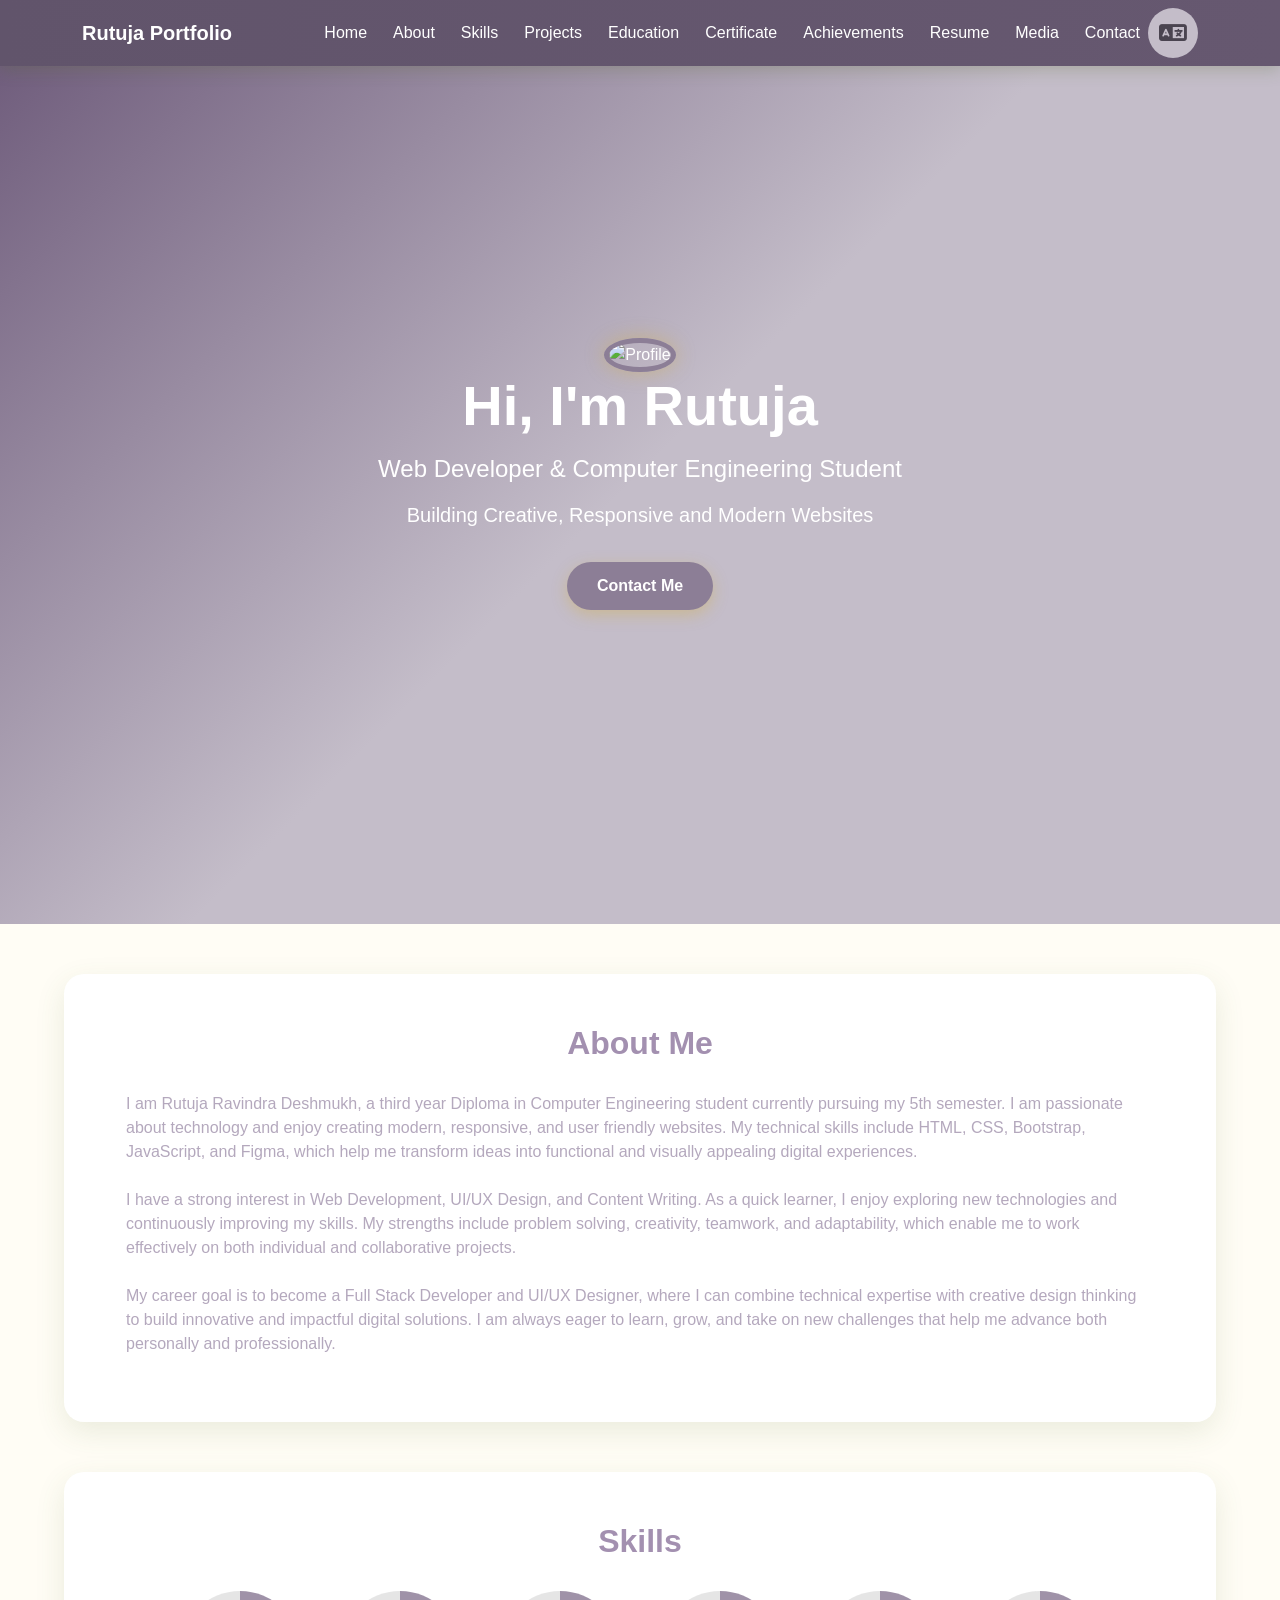
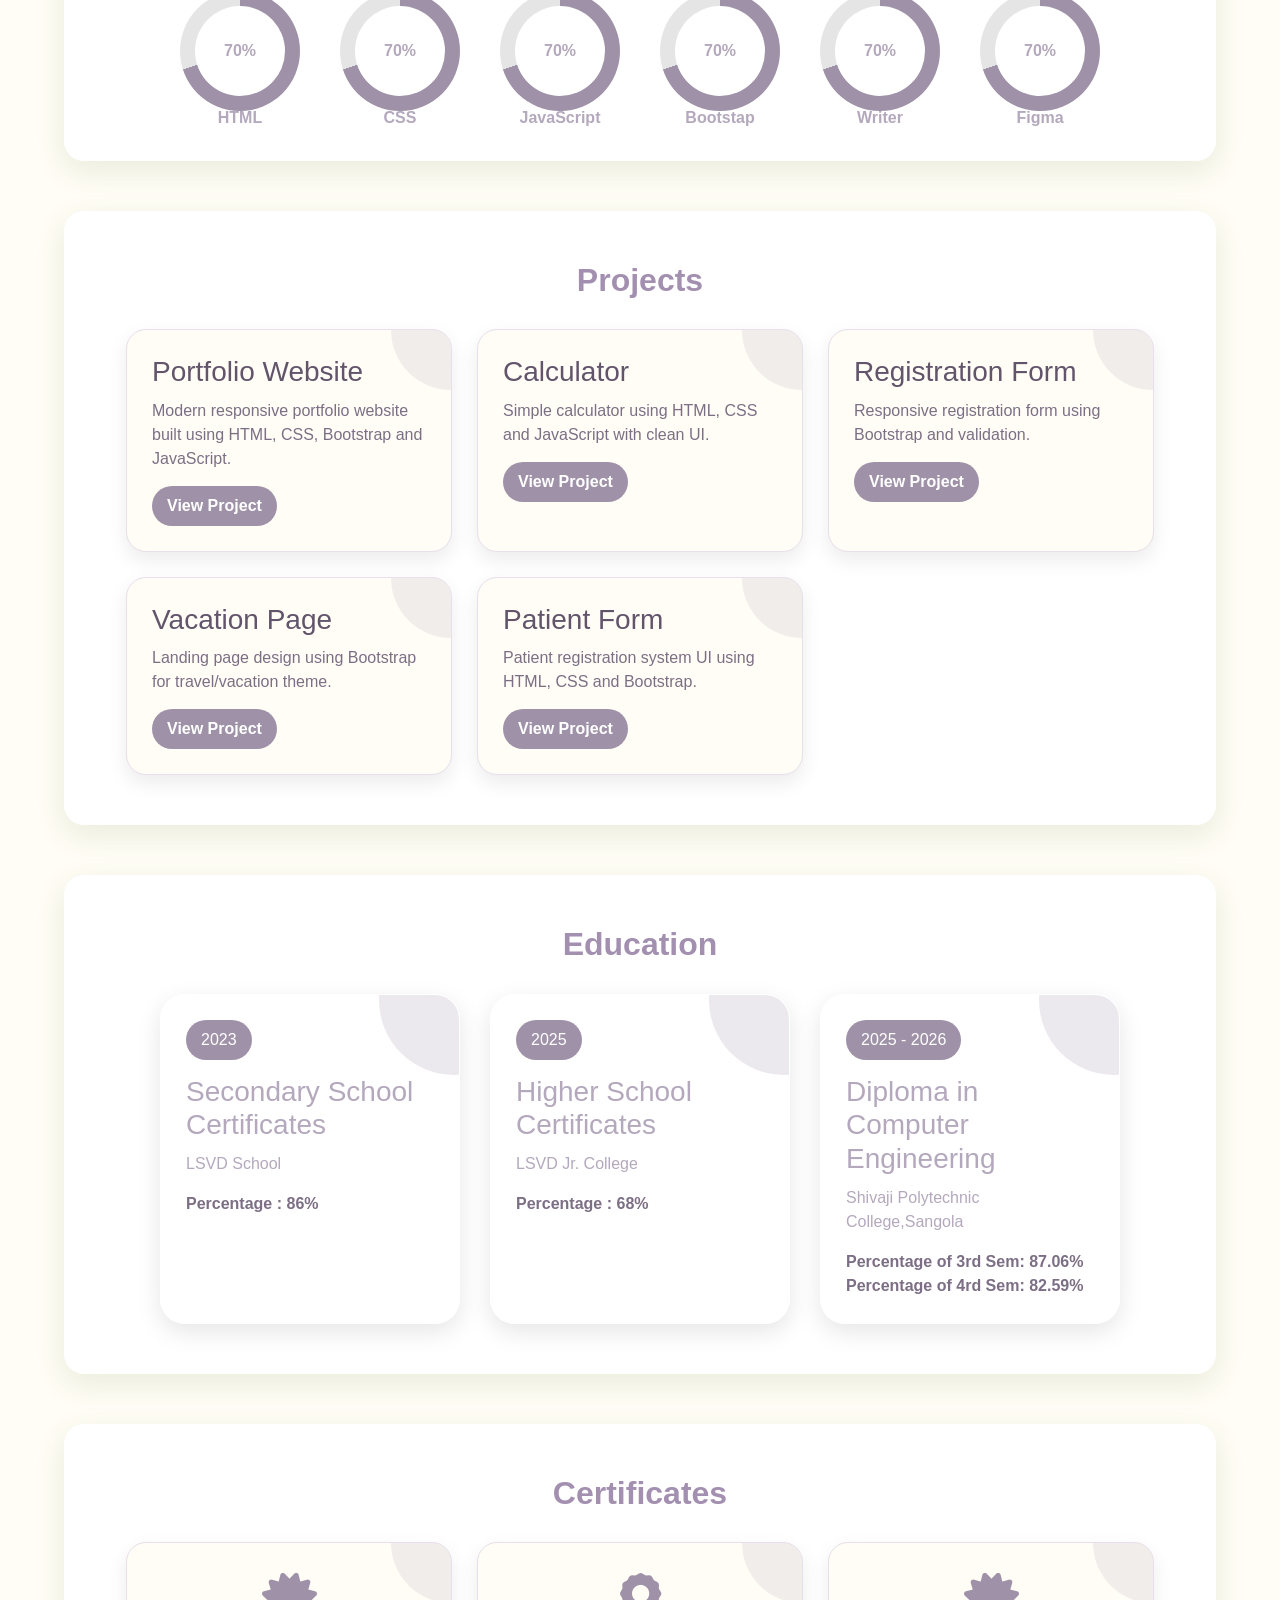
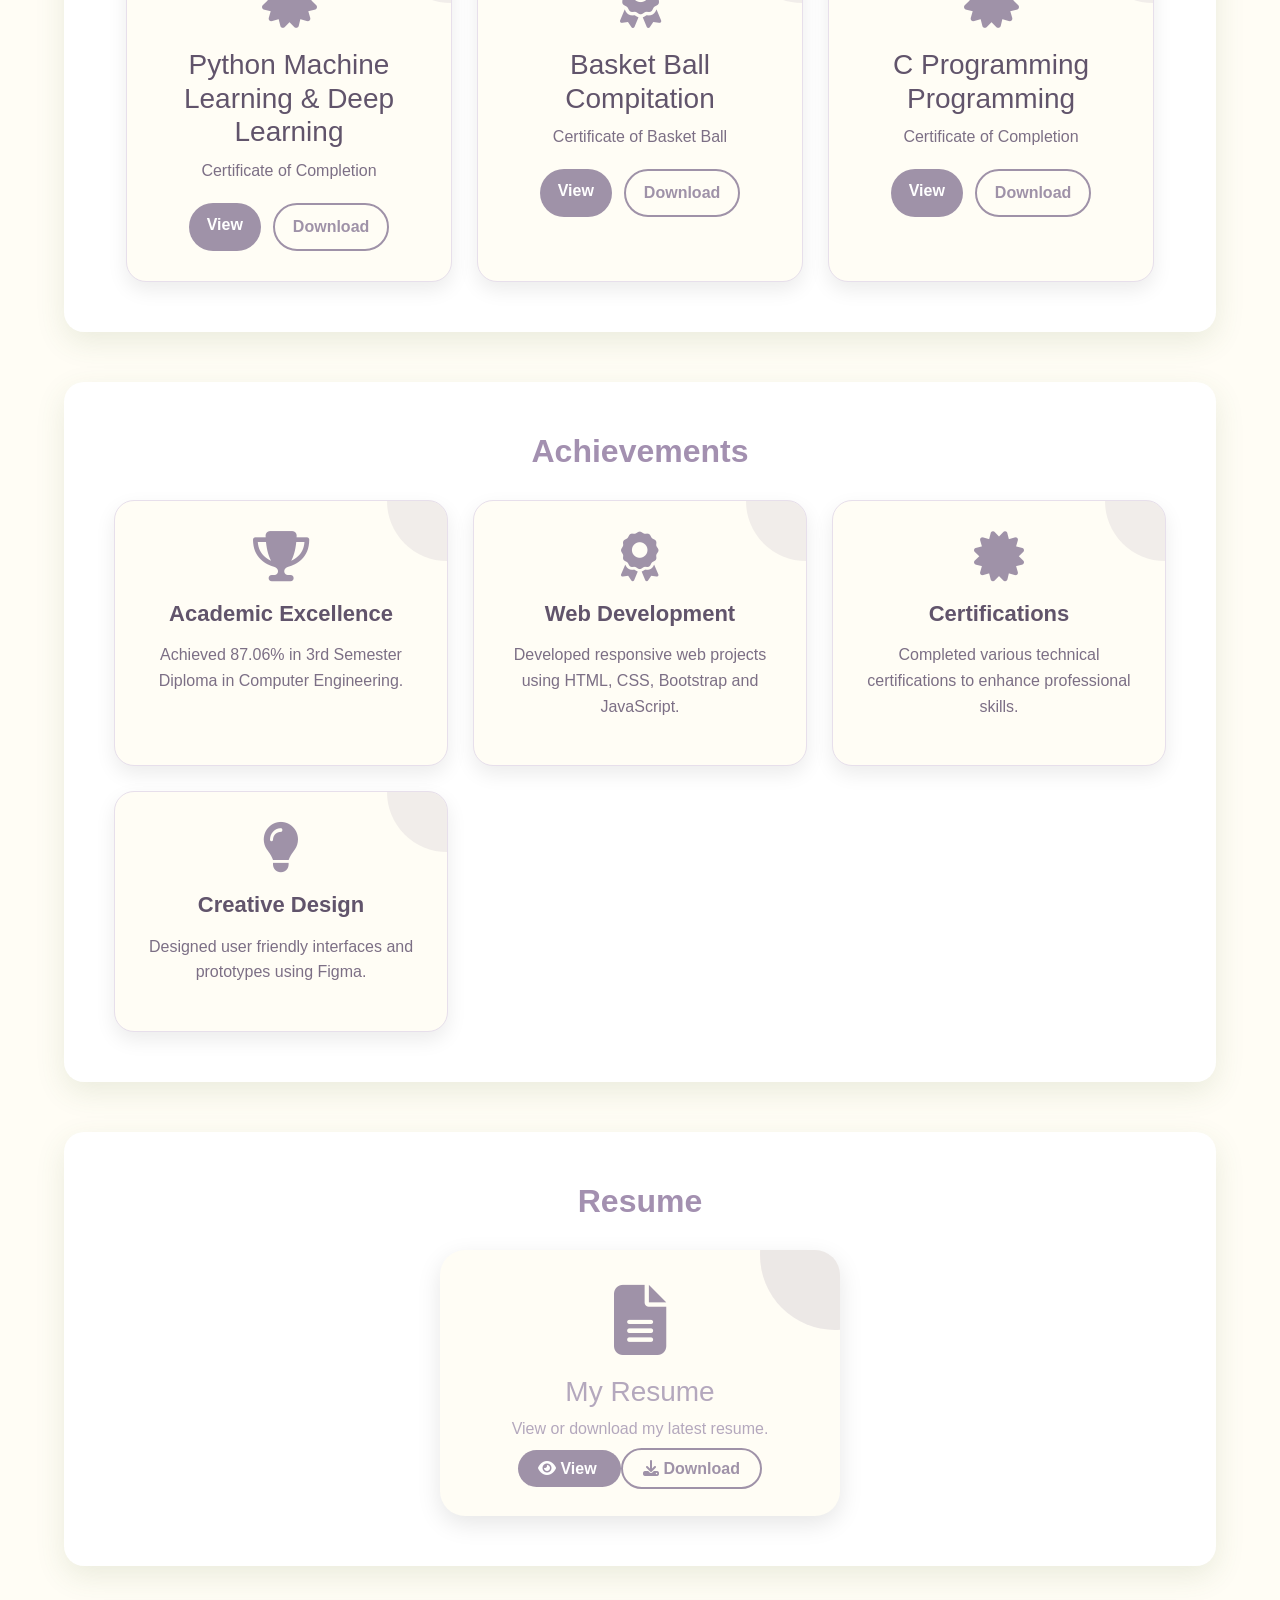
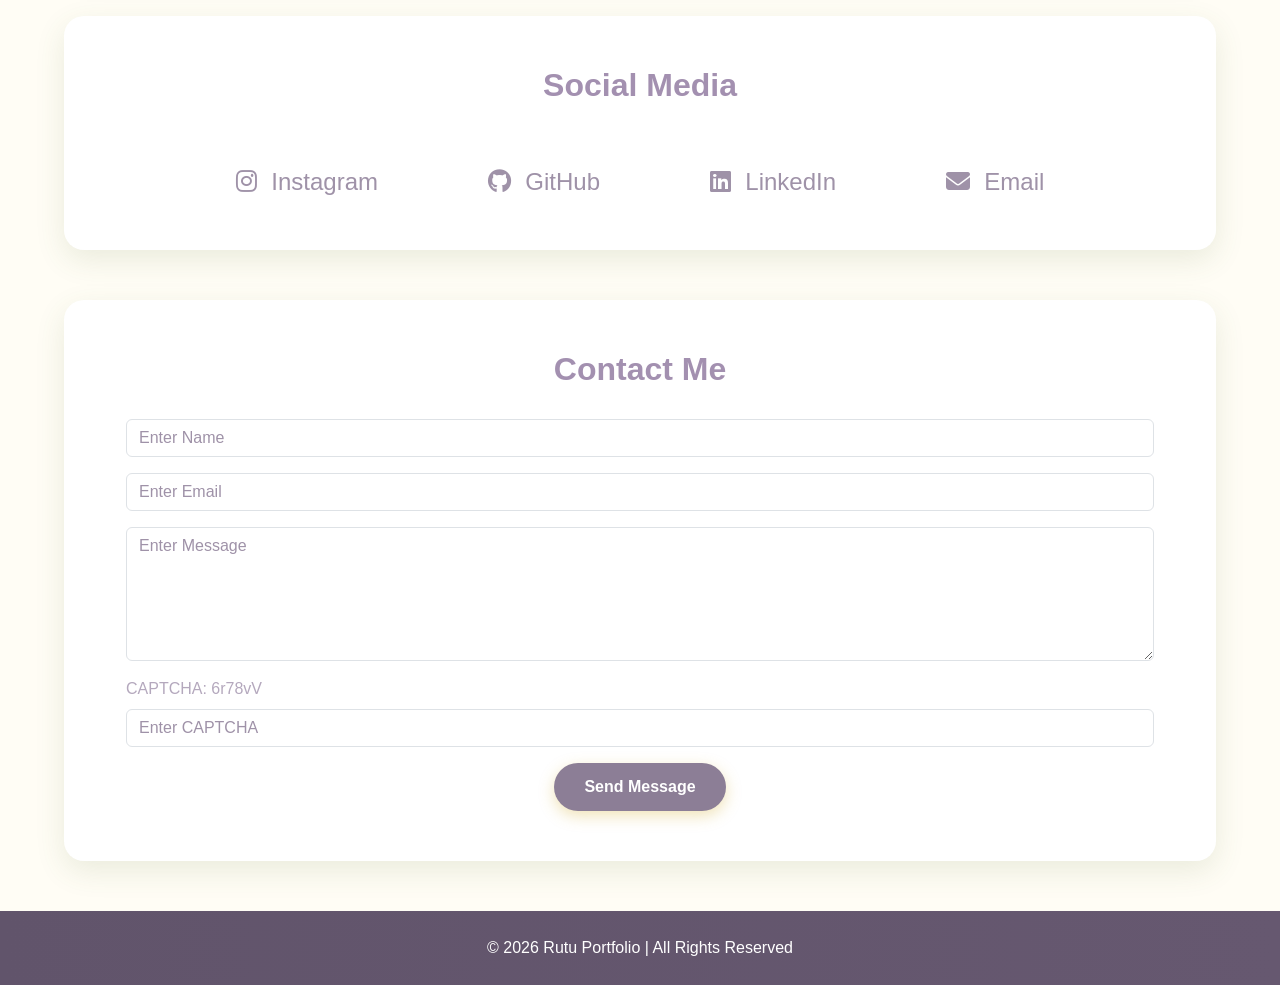
==== index.html @ cbf81882 "Add files via upload" ====
<!doctype html>
<html lang="en">

<head>
  <meta charset="UTF-8" />
  <meta name="viewport" content="width=device-width, initial-scale=1.0" />
  <title>Rutuja Portfolio</title>

  <link href="https://cdn.jsdelivr.net/npm/bootstrap@5.3.3/dist/css/bootstrap.min.css" rel="stylesheet" />
  <link rel="stylesheet" href="style.css" />

  <link rel="stylesheet" href="https://cdnjs.cloudflare.com/ajax/libs/font-awesome/6.7.2/css/all.min.css">

  <link rel="stylesheet" href="https://unpkg.com/aos@2.3.4/dist/aos.css">

  <link rel="stylesheet" href="https://cdn.jsdelivr.net/npm/bootstrap-icons@1.13.1/font/bootstrap-icons.min.css">

</head>

<body>


  <button id="topBtn" onclick="scrollToTop()">
    <i class="fa-solid fa-arrow-up"></i>
  </button>

  <button><a href="https://wa.me/9403248404" target="_blank" id="whatsappBtn">
      <i class="fa-brands fa-whatsapp"></i>
    </a></button>
  <script src="https://unpkg.com/aos@2.3.4/dist/aos.js"></script>

  <script>
    AOS.init({
      duration: 1000,
      once: true
    });
  </script>
  <nav class="navbar navbar-expand-lg navbar-dark fixed-top custom-nav">
    <div class="container">
      <a class="navbar-brand fw-bold" href="#"> Rutuja Portfolio </a>

      <button class="navbar-toggler" type="button" data-bs-toggle="collapse" data-bs-target="#menu">
        <span class="navbar-toggler-icon"></span>
      </button>

      <div class="collapse navbar-collapse" id="menu">
        <ul class="navbar-nav ms-auto">
          <li class="nav-item">
            <a class="nav-link" href="#home">Home</a>
          </li>

          <li class="nav-item">
            <a class="nav-link" href="#about">About</a>
          </li>

          <li class="nav-item">
            <a class="nav-link" href="#skills">Skills</a>
          </li>

          <li class="nav-item">
            <a class="nav-link" href="#projects">Projects</a>
          </li>

          <li class="nav-item">
            <a class="nav-link" href="#education">Education</a>
          </li>

          <li class="nav-item">
            <a class="nav-link" href="#certificate">Certificate</a>
          </li>

          <li class="nav-item">
            <a class="nav-link" href="#Achievements">Achievements</a>
          </li>

          <li class="nav-item">
            <a class="nav-link" href="#Resume">Resume</a>
          </li>

          <li class="nav-item">
            <a class="nav-link" href="#Media">Media</a>
          </li>

          <li class="nav-item">
            <a class="nav-link" href="#contact">Contact</a>
          </li>
        </ul>

        <div class="translate-dropdown">

          <button class="translate-btn">
            <i class="fa-solid fa-language"></i>
          </button>

          <div class="dropdown-content">
            <a href="#" onclick="changeLanguage('en')">English</a>
            <a href="#" onclick="changeLanguage('hi')">Hindi</a>
            <a href="#" onclick="changeLanguage('mr')">Marathi</a>
          </div>

        </div>

        <div id="google_translate_element"></div>

        <script>
          function googleTranslateElementInit() {
            new google.translate.TranslateElement(
              {
                pageLanguage: 'en',
                includedLanguages: 'en,hi,mr'
              },
              'google_translate_element'
            );
          }

          function changeLanguage(lang) {
            var select = document.querySelector(".goog-te-combo");

            if (select) {
              select.value = lang;
              select.dispatchEvent(new Event("change"));
            }
          }
        </script>

        <script src="//translate.google.com/translate_a/element.js?cb=googleTranslateElementInit"></script>
  </nav>

  <section id="home" class="hero-section" data-aos="fade-left">
    <div class="container text-center">
      <img src="image/Rutuja.png" class="profile-img image-fluid" alt="Profile" />

      <h1 class="display-4 fw-bold">Hi, I'm Rutuja</h1>

      <h4 class="mt-3">Web Developer & Computer Engineering Student</h4>

      <p class="lead mt-3">
        Building Creative, Responsive and Modern Websites
      </p>

      <a href="#contact" class="btn custom-btn mt-3"> Contact Me </a>
    </div>
  </section>

  <section id="about" class="section-card" data-aos="fade-left">
    <div class="container">
      <h2 class="section-title">About Me</h2>

      <p>
        I am Rutuja Ravindra Deshmukh, a third year Diploma in Computer Engineering student currently pursuing my 5th
        semester. I am passionate about technology and enjoy creating modern, responsive, and user friendly websites. My
        technical skills include HTML, CSS, Bootstrap, JavaScript, and Figma, which help me transform ideas into
        functional and visually appealing digital experiences.

        <br>
        <br>
        I have a strong interest in Web Development, UI/UX Design, and Content Writing. As a quick learner, I enjoy
        exploring new technologies and continuously improving my skills. My strengths include problem solving,
        creativity, teamwork, and adaptability, which enable me to work effectively on both individual and collaborative
        projects.
        <br>
        <br>
        My career goal is to become a Full Stack Developer and UI/UX Designer, where I can combine technical expertise
        with creative design thinking to build innovative and impactful digital solutions. I am always eager to learn,
        grow, and take on new challenges that help me advance both personally and professionally.
      </p>
    </div>
  </section>

  <section id="skills" class="section-card" data-aos="fade-left">
    <div class="container">
      <h2 class="section-title">Skills</h2>

      <div class="skills">

        <div class="circle html">
          <span>0%</span>
          <p>HTML</p>
        </div>

        <div class="circle css">
          <span>0%</span>
          <p>CSS</p>
        </div>

        <div class="circle js">
          <span>0%</span>
          <p>JavaScript</p>
        </div>

        <div class="circle bootstrap">
          <span>0%</span>
          <p>Bootstap</p>
        </div>

        <div class="circle writer">
          <span>0%</span>
          <p>Writer</p>
        </div>

        <div class="circle figma">
          <span>0%</span>
          <p>Figma</p>
        </div>

      </div>
    </div>
    </div>
  </section>

  <section id="projects" class="section-card" data-aos="fade-left">
    <div class="container">
      <h2 class="section-title">Projects</h2>

      <div class="project-container">

        <div class="project-card">
          <h3>Portfolio Website</h3>
          <p>Modern responsive portfolio website built using HTML, CSS, Bootstrap and JavaScript.</p>
          <a href="index.html" target="_blank">View Project</a>
        </div>

        <div class="project-card">
          <h3>Calculator</h3>
          <p>Simple calculator using HTML, CSS and JavaScript with clean UI.</p>
          <a href="Calculator.html" target="_blank">View Project</a>
        </div>

        <div class="project-card">
          <h3>Registration Form</h3>
          <p>Responsive registration form using Bootstrap and validation.</p>
          <a href="Registration.html" target="_blank">View Project</a>
        </div>

        <div class="project-card">
          <h3>Vacation Page</h3>
          <p>Landing page design using Bootstrap for travel/vacation theme.</p>
          <a href="Vacation.html" target="_blank">View Project</a>
        </div>

        <div class="project-card">
          <h3>Patient Form</h3>
          <p>Patient registration system UI using HTML, CSS and Bootstrap.</p>
          <a href="Patient.html" target="_blank">View Project</a>
        </div>

      </div>

    </div>
  </section>

  <section id="education" class="section-card" data-aos="fade-left">
    <div class="container">
      <h2 class="section-title">Education</h2>

      <div class="education-container">

        <div class="edu-card">
          <div class="year">2023</div>
          <h3>Secondary School Certificates</h3>
          <p>LSVD School</p>
          <span>Percentage : 86%</span>
        </div>

        <div class="edu-card">
          <div class="year">2025</div>
          <h3>Higher School Certificates</h3>
          <p>LSVD Jr. College</p>
          <span>Percentage : 68%</span>
        </div>


        <div class="edu-card">
          <div class="year">2025 - 2026</div>
          <h3>Diploma in Computer Engineering</h3>
          <p>Shivaji Polytechnic College,Sangola</p>
          <span>Percentage of 3rd Sem: 87.06%</span>
          <span>Percentage of 4rd Sem: 82.59%</span>
        </div>
      </div>
    </div>
  </section>

  <section id="certificate" class="section-card" data-aos="fade-left">
    <div class="container">
      <h2 class="section-title">Certificates</h2>

      <div class="certificate-container">

        <div class="certificate-card">
          <i class="fa-solid fa-certificate"></i>
          <h3>Python Machine Learning & Deep Learning</h3>
          <p>Certificate of Completion</p>

          <div class="certificate-buttons">
            <a href="Certi (2).jpg" target="_blank">View</a>
            <a href="Certi (2).jpg" download>Download</a>
          </div>
        </div>

        <div class="certificate-card">
          <i class="fa-solid fa-award"></i>
          <h3>Basket Ball Compitation</h3>
          <p>Certificate of Basket Ball</p>

          <div class="certificate-buttons">
            <a href="certi3.jpg" target="_blank">View</a>
            <a href="certi3.jpg" download>Download</a>
          </div>
        </div>

        <div class="certificate-card">
          <i class="fa-solid fa-certificate"></i>
          <h3>C Programming Programming</h3>
          <p>Certificate of Completion</p>

          <div class="certificate-buttons">
            <a href="certi5.jpg" target="_blank">View</a>
            <a href="certi5.jpg" download>Download</a>
          </div>
        </div>


      </div>
    </div>
  </section>

  <section id="Achievements" class="section-card" data-aos="fade-left">
    <h2 class="section-title">Achievements</h2>
    <div class="achievement-container">

      <div class="achievement-card">
        <i class="fa-solid fa-trophy"></i>
        <h3>Academic Excellence</h3>
        <p>Achieved 87.06% in 3rd Semester Diploma in Computer Engineering.</p>
      </div>

      <div class="achievement-card">
        <i class="fa-solid fa-award"></i>
        <h3>Web Development</h3>
        <p>Developed responsive web projects using HTML, CSS, Bootstrap and JavaScript.</p>
      </div>

      <div class="achievement-card">
        <i class="fa-solid fa-certificate"></i>
        <h3>Certifications</h3>
        <p>Completed various technical certifications to enhance professional skills.</p>
      </div>

      <div class="achievement-card">
        <i class="fa-solid fa-lightbulb"></i>
        <h3>Creative Design</h3>
        <p>Designed user friendly interfaces and prototypes using Figma.</p>
      </div>

    </div>
  </section>

  <section id="Resume" class="section-card" data-aos="fade-left">
    <div class="container">
      <h2 class="section-title">Resume</h2>

      <div class="resume-container">
        <div class="resume-card">

          <i class="fa-solid fa-file-lines resume-icon"></i>

          <h3>My Resume</h3>

          <p>View or download my latest resume.</p>

          <div class="resume-buttons">
            <a href="Task/Resume.html" target="_blank">
              <i class="fa-solid fa-eye"></i> View
            </a>

            <a href="Task/Resume.html" download>
              <i class="fa-solid fa-download"></i> Download
            </a>
          </div>

        </div>
      </div>
    </div>
  </section>

  <section id="Media" class="section-card" data-aos="fade-left">
    <div class="container">
      <h2 class="section-title">Social Media</h2>
      <div class="row">
        <div class="col-lg-12">
          <div class="social-icons ">
            <a href="https://www.instagram.com/rutuja_2668/" target="_blank" class="a social-link social-link:hover ">
              <i class="fa-brands fa-instagram social-link social-link:hover social-link i"></i> Instagram
            </a>

            <a href="https://github.com/rutuja-2668" target="_blank" class="a social-link social-link:hover">
              <i class="fa-brands fa-github social-link social-link:hover social-link i"></i> GitHub
            </a>

            <a href="https://linkedin.com/in/Rutuja Deshmukh" target="_blank" class="a social-link social-link:hover">
              <i class="fa-brands fa-linkedin social-link social-link:hover social-link i"></i> LinkedIn
            </a>

            <a href="https://mail.google.com/mail/?view=cm&fs=1&to=rutujadeshmukh2668@gmail.com" target="_blank"
              class="a social-link">
              <i class="fa-solid fa-envelope"></i> Email
            </a>
          </div>
  </section>

  <section id="contact" class="section-card" data-aos="fade-left">
    <div class="container">
      <h2 class="section-title">Contact Me</h2>


      <form id="contactForm">
        <input type="text" id="name" class="form-control mb-3" placeholder="Enter Name" />

        <input type="email" id="email" class="form-control mb-3" placeholder="Enter Email" />

        <textarea rows="5" id="message" class="form-control mb-3" placeholder="Enter Message"></textarea>

        <div class="mb-3">
          <label id="captchaText" class="form-label"></label>

          <input type="text" id="captchaInput" class="form-control" placeholder="Enter CAPTCHA" />
          <div id="captchaMessage" class="mt-2"></div>
        </div>

        <div class="text-center">
          <button type="submit" class="btn custom-btn ">
            Send Message
          </button>
        </div>
      </form>
    </div>
  </section>

  <footer>© 2026 Rutu Portfolio | All Rights Reserved</footer>

  <script src="https://cdn.jsdelivr.net/npm/bootstrap@5.3.3/dist/js/bootstrap.bundle.min.js"></script>
  <script src="script.js"></script>
</body>

</html>
---- style.css ----
* {
  margin: 0;
  padding: 0;
  box-sizing: border-box;
  font-family: "Segoe UI", sans-serif;
}

html {
  scroll-behavior: smooth;
}

body {
  background: #fffdf5;
  color: #b4a8bd;
}

/* Navbar */

.custom-nav {
  background: linear-gradient(to right, #61546b, #665870);

  border: none;

  box-shadow: 0 4px 15px rgba(85, 107, 47, 0.25);
}

.nav-link {
  color: white !important;
  margin-left: 10px;
  transition: 0.3s;
}

.nav-link:hover {
  color: #8c7e96 !important;
}

#google_translate_element {
  display: none;
}

.translate-dropdown {
  position: relative;
  display: inline-block;
}

.translate-btn {
  background: #c4bdc9;
  color: #4a4450;
  border: none;
  width: 50px;
  height: 50px;
  border-radius: 50%;
  font-size: 22px;
  cursor: pointer;
  transition: 0.3s;
}

.translate-btn:hover {
  transform: scale(1.1);
}

.dropdown-content {
  display: none;
  position: absolute;
  right: 0;
  top: 60px;
  min-width: 140px;
  background: white;
  border-radius: 12px;
  box-shadow: 0 5px 15px rgba(0, 0, 0, 0.15);
  overflow: hidden;
  z-index: 999;
}

.dropdown-content a {
  display: block;
  padding: 12px;
  text-decoration: none;
  color: #61546b;
  transition: 0.3s;
}

.dropdown-content a:hover {
  background: #afa5b7;
}

.translate-dropdown:hover .dropdown-content {
  display: block;
}
/* Hero Section */

.hero-section {
  min-height: 100vh;

  display: flex;
  justify-content: center;
  align-items: center;

  color: white;

  background: linear-gradient(135deg, #6d5a7a, #c4bdc9, #c4bdc9);
}

.profile-img {
  width: 180px;
  height: 180px;
  border-radius: 50%;
  border: 5px solid #8c7e96;
  object-fit: cover;

  box-shadow: 0 0 20px rgba(212, 175, 55, 0.4);
}

.custom-btn {
  background: #8c7e96;
  color: white;

  border: none;

  padding: 12px 30px;

  border-radius: 30px;

  font-weight: 600;

  box-shadow: 0 5px 15px rgba(212, 175, 55, 0.35);

  transition: 0.4s;
}

.custom-btn:hover {
  background: #c4bdc9;
  color: white;

  transform: translateY(-3px);
}

/* Sections */

.section-card {
  background: white;

  margin: 50px auto;

  width: 90%;

  padding: 50px;

  border-radius: 20px;

  box-shadow: 0px 10px 30px rgba(85, 107, 47, 0.12);

  transition: 0.4s;

  scroll-margin-top: 100px;
}

.section-card:hover {
  transform: translateY(-5px);

  box-shadow: 0px 15px 40px rgba(85, 107, 47, 0.22);
}

.section-title {
  text-align: center;

  color: #a390b0;

  margin-bottom: 30px;

  font-weight: bold;
}

/* Skills */

.skill-box {
  background: linear-gradient(135deg, #9888a3, #c4bdc9);

  color: white;

  text-align: center;

  padding: 30px;

  border-radius: 15px;

  font-weight: bold;

  box-shadow: 0 8px 20px rgba(85, 107, 47, 0.25);

  transition: 0.4s;
}

.skill-box:hover {
  transform: scale(1.05);
}

/* Projects */

.project-container {
  display: grid;
  grid-template-columns: repeat(auto-fit, minmax(250px, 1fr));
  gap: 25px;
  margin-top: 30px;
}

.project-card {
  background: #fffdf5;
  padding: 25px;
  border-radius: 20px;
  border: 1px solid #e7dfeb;
  box-shadow: 0 8px 20px rgba(0, 0, 0, 0.08);
  transition: 0.4s;
  position: relative;
  overflow: hidden;
}

.project-card::before {
  content: "";
  position: absolute;
  width: 120px;
  height: 120px;
  background: #9f92a8;
  border-radius: 50%;
  top: -60px;
  right: -60px;
  opacity: 0.15;
}

.project-card:hover {
  transform: translateY(-10px);
  box-shadow: 0 15px 35px rgba(159, 146, 168, 0.3);
}

.project-card h3 {
  color: #61546b;
  margin-bottom: 10px;
}

.project-card p {
  color: #7c6f85;
  margin-bottom: 15px;
  line-height: 1.5;
}

.project-card a {
  display: inline-block;
  text-decoration: none;
  padding: 8px 15px;
  border-radius: 25px;
  background: #9f92a8;
  color: white;
  font-weight: 600;
  transition: 0.3s;
}

.project-card a:hover {
  background: #7c6f85;
  transform: scale(1.05);
}

/* Footer */

footer {
  background: linear-gradient(to right, #61546b, #665870);

  color: white;

  text-align: center;

  padding: 25px;
}

.resume-container {
  display: flex;
  justify-content: center;
}

.resume-card {
  width: 400px;
  text-align: center;
  background: #fffdf5;
  padding: 35px;
  border-radius: 25px;
  border: #e7dfeb(255, 255, 255, 0.4);
  box-shadow: 0 8px 25px rgba(0, 0, 0, 0.1);
  transition: 0.4s;
  position: relative;
  overflow: hidden;
}

.resume-card::before {
  content: "";
  position: absolute;
  width: 150px;
  height: 150px;
  background: #9f92a8;
  border-radius: 50%;
  top: -70px;
  right: -70px;
  opacity: 0.2;
}

.resume-card:hover {
  transform: translateY(-10px) scale(1.03);
}

.resume-icon {
  font-size: 70px;
  color: #9f92a8;
  margin-bottom: 20px;
  position: relative;
  z-index: 1;
}

.resume-card h3,
.resume-card p,
.resume-buttons {
  position: relative;
  z-index: 1;
}

.resume-buttons a {
  text-decoration: none;
  padding: 10px 20px;
  border-radius: 30px;
  font-weight: 600;
  transition: 0.3s;
}

.resume-buttons a:first-child {
  background: #9f92a8;
  color: white;
}

.resume-buttons a:last-child {
  border: 2px solid #9f92a8;
  color: #9f92a8;
}

.resume-buttons a:hover {
  transform: scale(1.05);
}

.skills {
  display: flex;
  justify-content: center;
  gap: 40px;
  flex-wrap: wrap;
}

.circle {
  width: 120px;
  height: 120px;
  border-radius: 50%;
  display: flex;
  justify-content: center;
  align-items: center;
  position: relative;
  font-weight: bold;
  background: conic-gradient(#9f92a8 0deg, #e5e5e5 0deg);
}

.circle::before {
  content: "";
  position: absolute;
  width: 90px;
  height: 90px;
  background: white;
  border-radius: 50%;
}

.circle span {
  position: relative;
  z-index: 1;
}

.circle p {
  position: absolute;
  bottom: -35px;
  font-size: 16px;
}

/* Progress Values */
.html {
  background: conic-gradient(#9f92a8 340deg, #e5e5e5 0deg);
}

.css {
  background: conic-gradient(#9f92a8 340deg, #e5e5e5 0deg);
}

.js {
  background: conic-gradient(#9f92a8 309deg, #e5e5e5 0deg);
}

.bootstrap {
  background: conic-gradient(#9f92a8 324deg, #e5e5e5 0deg);
}

.writer {
  background: conic-gradient(#9f92a8 349deg, #e5e5e5 0deg);
}

.figma {
  background: conic-gradient(#9f92a8 340deg, #e5e5e5 0deg);
}

.a {
  color: #9f92a8;
  text-decoration: none;
}

.edu-heading {
  text-align: center;
  font-size: 35px;
  margin-bottom: 40px;
}

.education-container {
  display: flex;
  justify-content: center;
  gap: 30px;
  flex-wrap: wrap;
}

.edu-card {
  width: 300px;
  padding: 25px;
  border-radius: 25px;
  background: rgba(255, 255, 255, 0.25);
  backdrop-filter: blur(15px);
  border: 1px solid rgba(255, 255, 255, 0.4);
  box-shadow: 0 8px 25px rgba(0, 0, 0, 0.1);
  transition: 0.4s;
  position: relative;
  overflow: hidden;
}

.edu-card::before {
  content: "";
  position: absolute;
  width: 150px;
  height: 150px;
  background: #9f92a8;
  border-radius: 50%;
  top: -70px;
  right: -70px;
  opacity: 0.2;
}

.edu-card:hover {
  transform: translateY(-10px) scale(1.03);
}

.year {
  display: inline-block;
  padding: 8px 15px;
  background: #9f92a8;
  color: white;
  border-radius: 20px;
  margin-bottom: 15px;
}

.edu-card h3 {
  margin-bottom: 10px;
}

.edu-card span {
  font-weight: bold;
  color: #7c6f85;
}

/* Certificate Section */

.certificate-container {
  display: grid;
  grid-template-columns: repeat(auto-fit, minmax(280px, 1fr));
  gap: 25px;
}

.certificate-card {
  background: #fffdf5;
  padding: 30px;
  border-radius: 20px;
  text-align: center;
  border: 1px solid #e7dfeb;
  box-shadow: 0 8px 20px rgba(0, 0, 0, 0.08);
  transition: 0.4s;
  position: relative;
  overflow: hidden;
}

.certificate-card::before {
  content: "";
  position: absolute;
  width: 120px;
  height: 120px;
  background: #9f92a8;
  border-radius: 50%;
  top: -60px;
  right: -60px;
  opacity: 0.15;
}

.certificate-card:hover {
  transform: translateY(-10px);
  box-shadow: 0 15px 35px rgba(159, 146, 168, 0.3);
}

.certificate-card i {
  font-size: 55px;
  color: #9f92a8;
  margin-bottom: 20px;
}

.certificate-card h3 {
  color: #61546b;
  margin-bottom: 10px;
}

.certificate-card p {
  color: #7c6f85;
  margin-bottom: 20px;
}

.certificate-buttons {
  display: flex;
  justify-content: center;
  gap: 12px;
}

.certificate-buttons a {
  text-decoration: none;
  padding: 10px 18px;
  border-radius: 30px;
  font-weight: 600;
  transition: 0.3s;
}

.certificate-buttons a:first-child {
  background: #9f92a8;
  color: white;
}

.certificate-buttons a:last-child {
  border: 2px solid #9f92a8;
  color: #9f92a8;
}

.certificate-buttons a:hover {
  transform: scale(1.05);
}

/* Achievement Section */

.achievement-container {
  display: grid;
  grid-template-columns: repeat(auto-fit, minmax(250px, 1fr));
  gap: 25px;
  margin-top: 30px;
}

.achievement-card {
  background: #fffdf5;
  padding: 30px;
  border-radius: 20px;
  text-align: center;
  border: 1px solid #e7dfeb;
  box-shadow: 0 8px 20px rgba(0, 0, 0, 0.08);
  transition: 0.4s;
  position: relative;
  overflow: hidden;
}

.achievement-card::before {
  content: "";
  position: absolute;
  width: 120px;
  height: 120px;
  background: #9f92a8;
  border-radius: 50%;
  top: -60px;
  right: -60px;
  opacity: 0.15;
}

.achievement-card:hover {
  transform: translateY(-10px);
  box-shadow: 0 15px 35px rgba(159, 146, 168, 0.3);
}

.achievement-card i {
  font-size: 50px;
  color: #9f92a8;
  margin-bottom: 20px;
}

.achievement-card h3 {
  color: #61546b;
  margin-bottom: 15px;
  font-size: 22px;
  font-weight: 600;
}

.achievement-card p {
  color: #7c6f85;
  line-height: 1.6;
}
/* Media */

.social-icons {
  display: flex;
  justify-content: space-evenly;
  align-items: center;
  flex-wrap: wrap;
  margin-top: 30px;
}

.social-link {
  text-decoration: none;
  color: #9f92a8;
  font-size: 24px;
  transition: 0.3s;
}

.social-link:hover {
  color: #7c6f85;
  transform: scale(1.1);
}

.social-link i {
  margin-right: 8px;
}

/* Contact */
.form-control::placeholder {
  color: #9f92a8;
  opacity: 1;
}

#topBtn {
  position: fixed;
  bottom: 25px;
  right: 25px;
  width: 50px;
  height: 50px;
  border: none;
  border-radius: 50%;
  background: #9f92a8;
  color: white;
  font-size: 20px;
  cursor: pointer;
  box-shadow: 0 4px 15px rgba(0, 0, 0, 0.2);
  display: none;
  z-index: 999;
  transition: 0.3s;
}

#topBtn:hover {
  background: #7c6f85;
  transform: translateY(-5px);
}

#whatsappBtn {
  display: none;
}

#whatsappBtn {
  position: fixed;
  bottom: 25px;
  left: 25px;
  width: 50px;
  height: 50px;
  border: none;
  border-radius: 50%;
  background: #25d366;
  color: white;
  font-size: 24px;
  display: flex;
  justify-content: center;
  align-items: center;
  text-decoration: none;
  cursor: pointer;
  box-shadow: 0 4px 15px rgba(0, 0, 0, 0.2);
  z-index: 999;
  transition: 0.3s;
}

#whatsappBtn:hover {
  background: #1ebe5d;
  transform: translateY(-5px);
}

.captcha-box {
  background: #f7f3fb;
  padding: 15px;
  border-radius: 10px;
  font-weight: bold;
}

#captchaMessage {
  font-weight: 600;
  font-size: 14px;
}

.error {
  color: red;
}

.success {
  color: green;
}
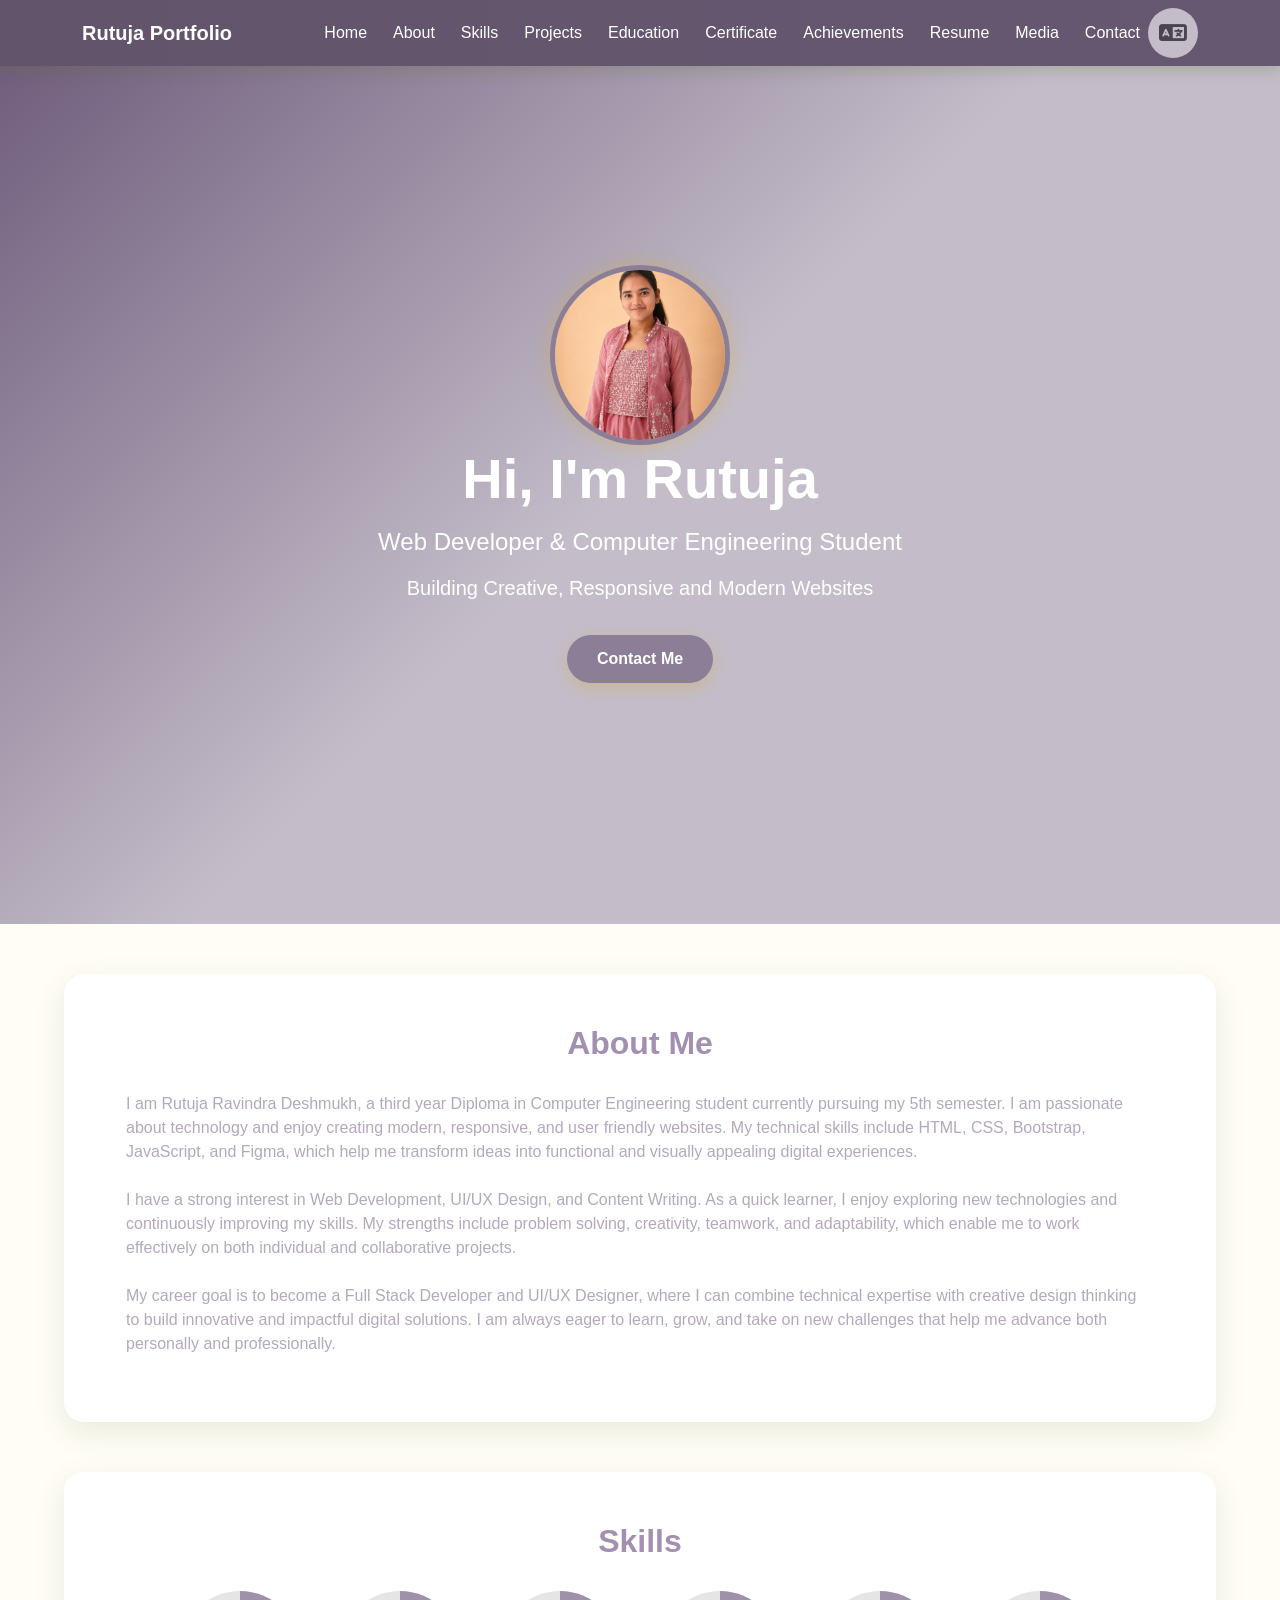
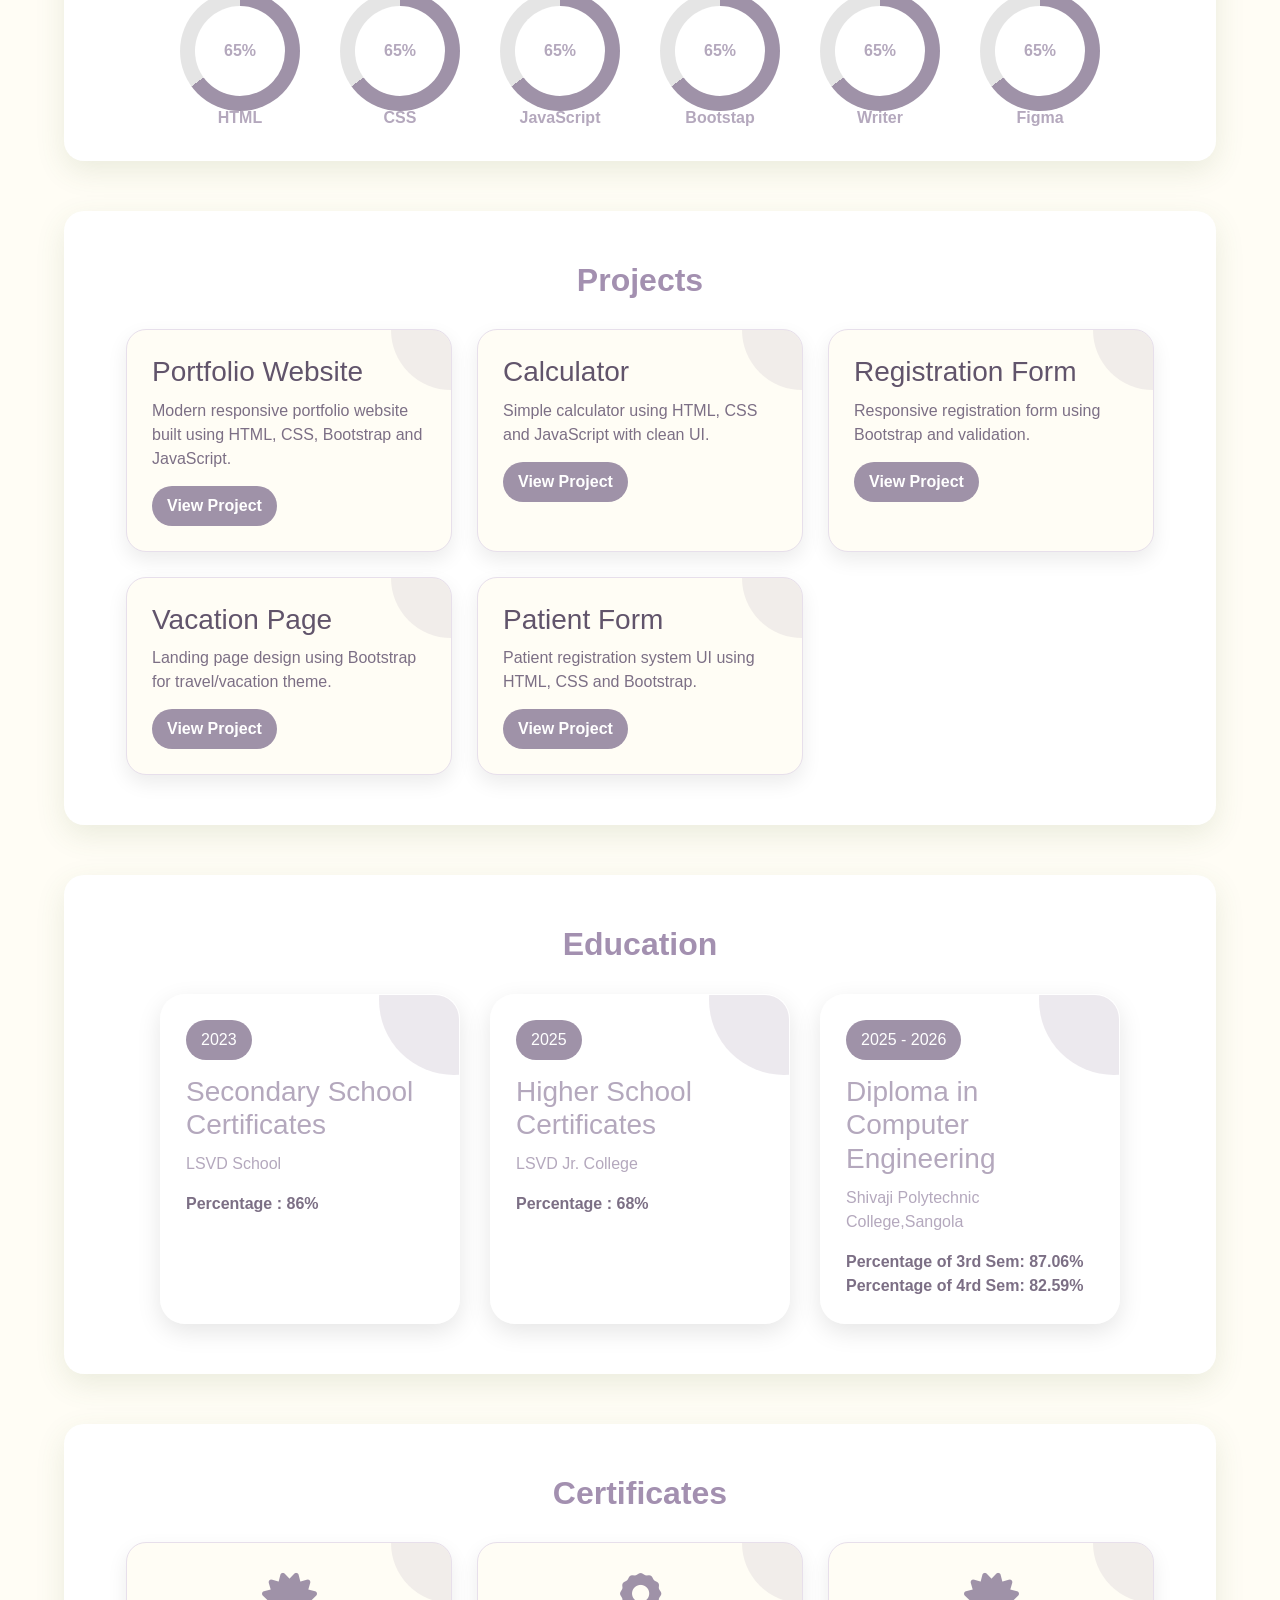
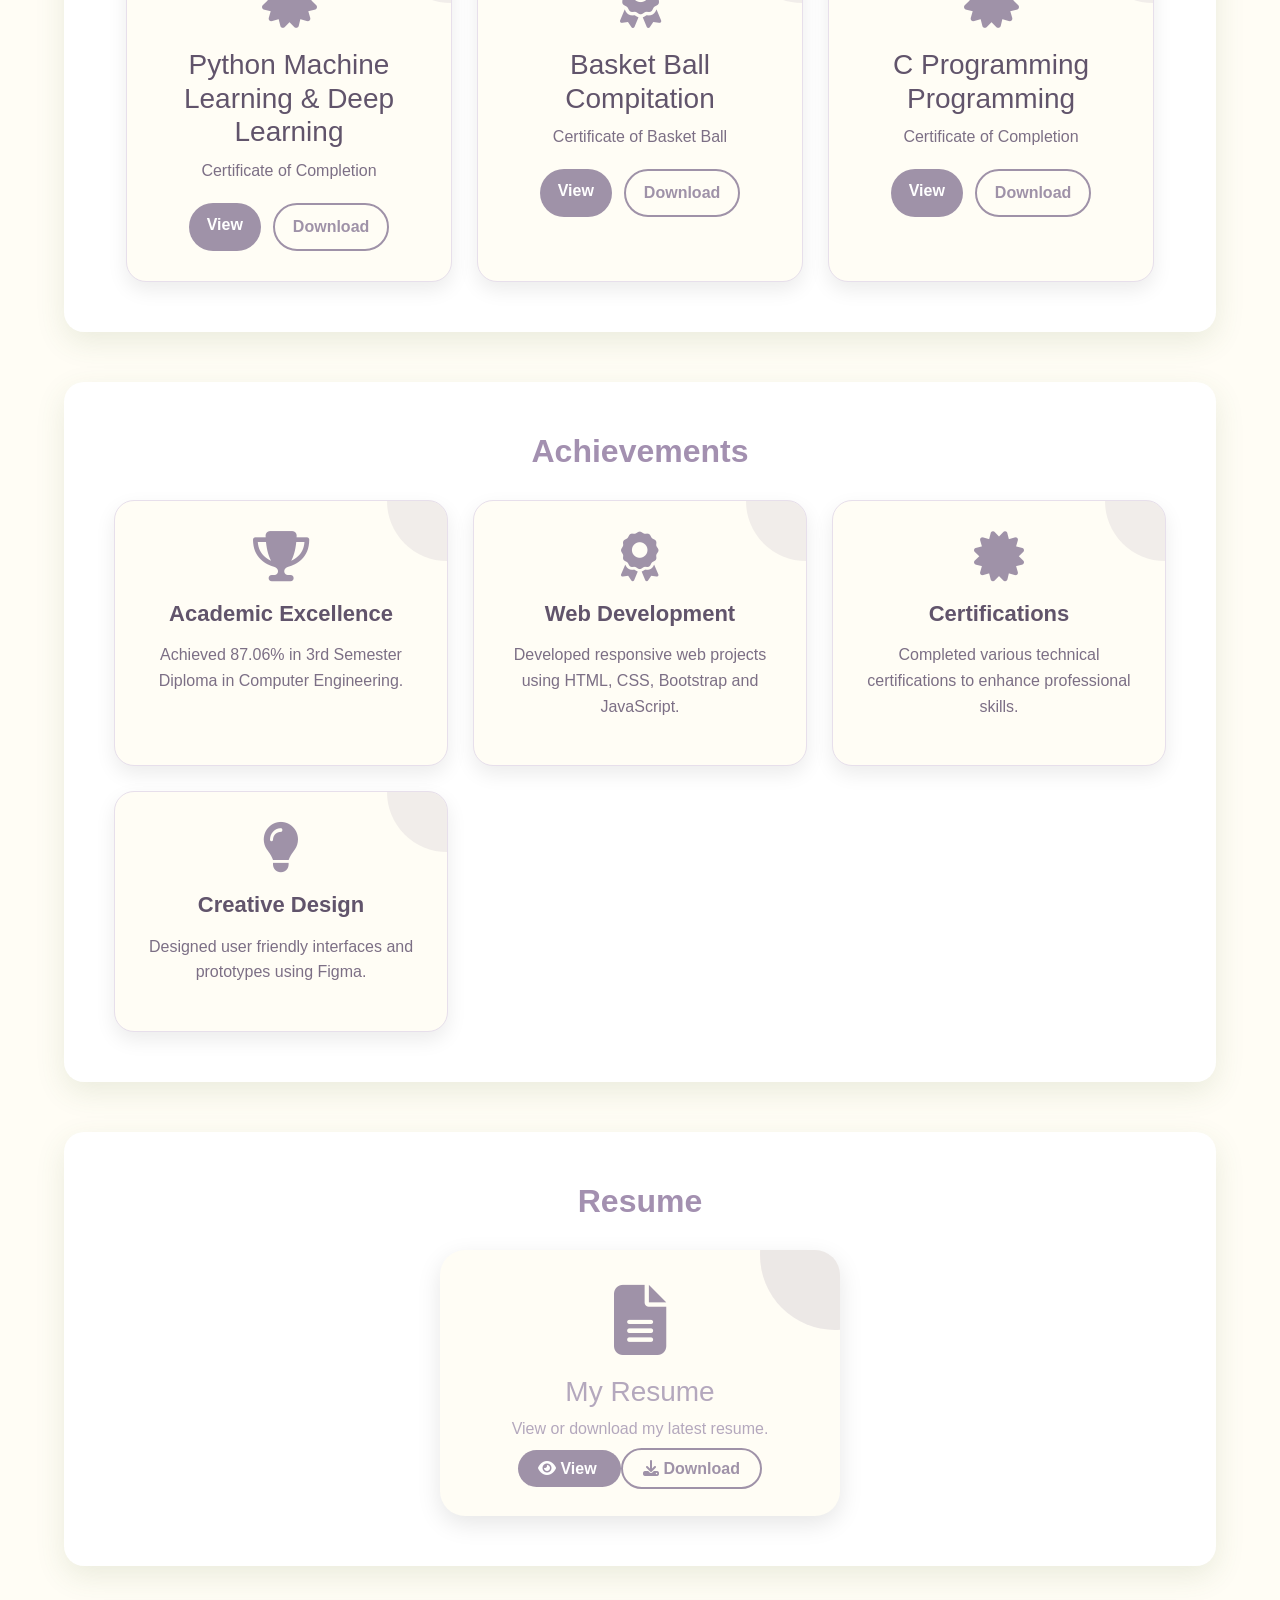
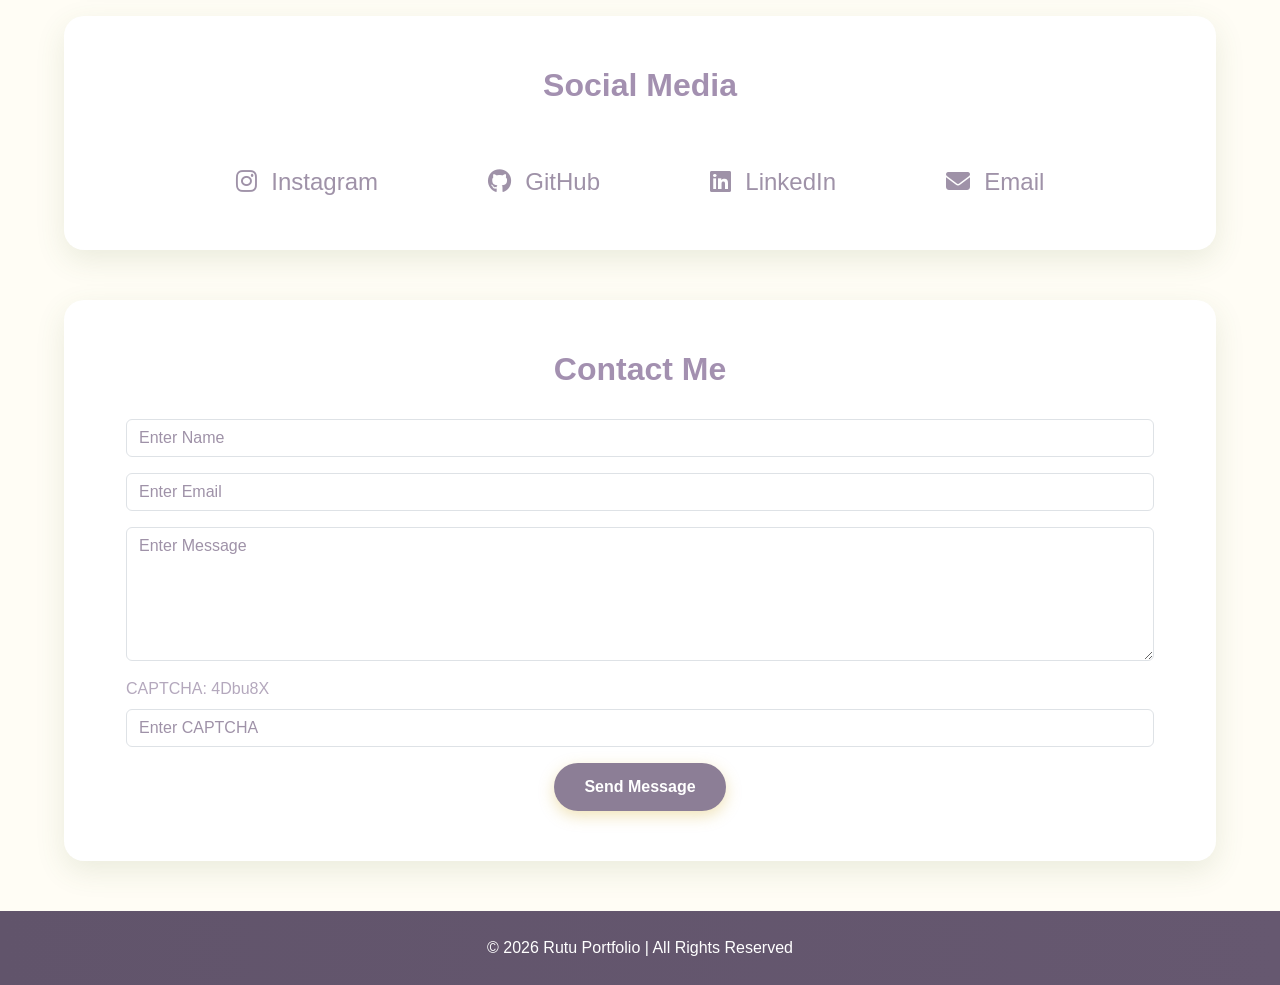
==== commit d5a02a6d: "Update index.html" ====
--- a/index.html
+++ b/index.html
@@ -128,7 +128,7 @@
 
   <section id="home" class="hero-section" data-aos="fade-left">
     <div class="container text-center">
-      <img src="image/Rutuja.png" class="profile-img image-fluid" alt="Profile" />
+      <img src="Rutuja.png" class="profile-img image-fluid" alt="Profile" />
 
       <h1 class="display-4 fw-bold">Hi, I'm Rutuja</h1>
 
@@ -443,4 +443,4 @@
   <script src="script.js"></script>
 </body>
 
-</html>+</html>
